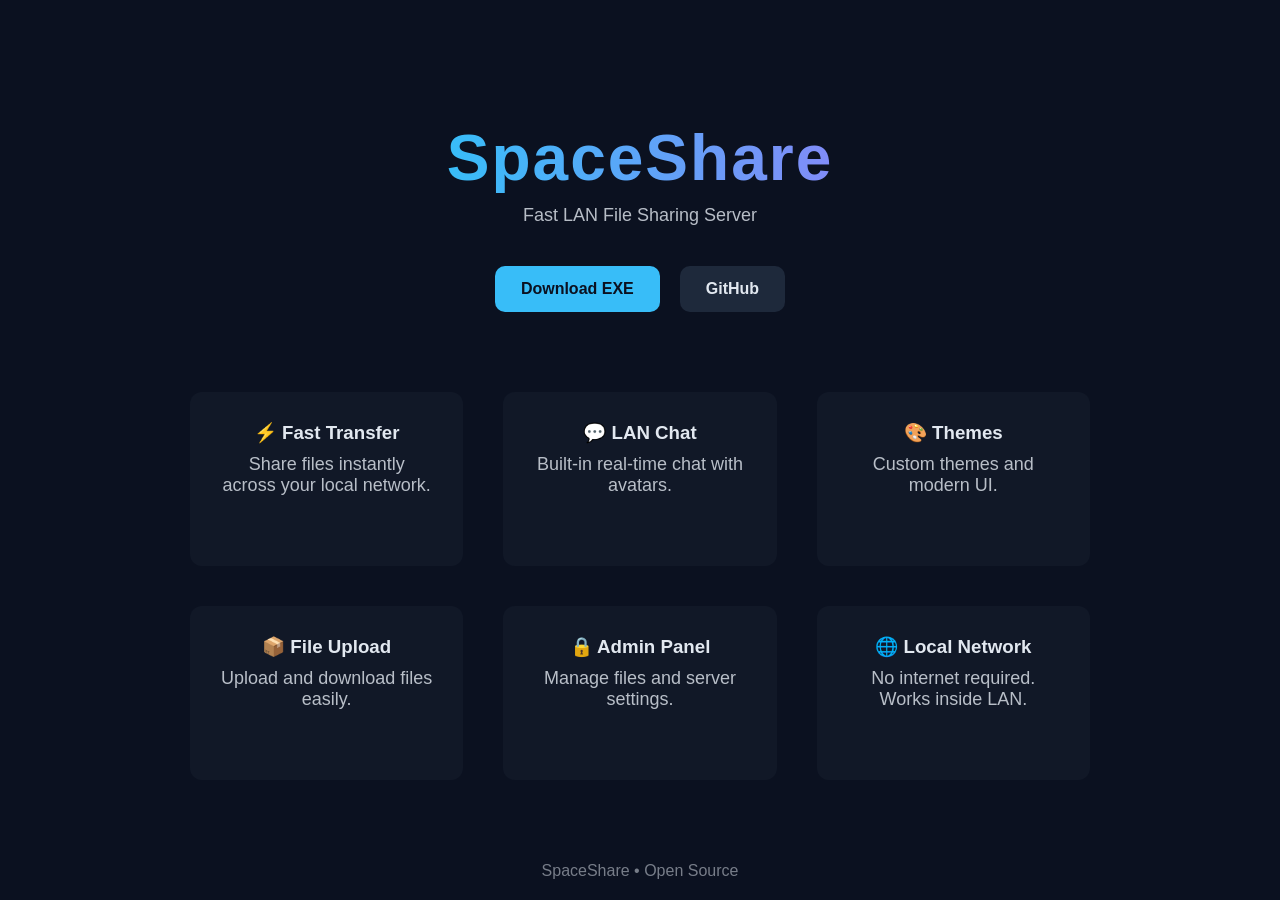
==== index.html @ f39e7984 "Add files via upload" ====
<!DOCTYPE html>
<html lang="en">
<head>
<meta charset="UTF-8">
<meta name="viewport" content="width=device-width, initial-scale=1.0">

<title>SpaceShare</title>

<style>

*{
margin:0;
padding:0;
box-sizing:border-box;
font-family:Segoe UI, sans-serif;
}

body{

background:#0b1120;
color:#e2e8f0;

display:flex;
flex-direction:column;

align-items:center;
justify-content:center;

height:100vh;

text-align:center;

}

h1{

font-size:64px;
letter-spacing:2px;
margin-bottom:10px;

background:linear-gradient(90deg,#38bdf8,#818cf8);
-webkit-background-clip:text;
-webkit-text-fill-color:transparent;

}

p{

font-size:18px;
opacity:0.8;
margin-bottom:40px;

}

.buttons{

display:flex;
gap:20px;

}

.btn{

padding:14px 26px;

border-radius:10px;

text-decoration:none;

font-weight:600;

transition:0.25s;

}

.download{

background:#38bdf8;
color:#0b1120;

}

.download:hover{

background:#0ea5e9;
transform:translateY(-2px);

}

.github{

background:#1e293b;
color:#e2e8f0;

}

.github:hover{

background:#334155;
transform:translateY(-2px);

}

.features{

margin-top:80px;

display:grid;
grid-template-columns:repeat(3,1fr);
gap:40px;

max-width:900px;

}

.card{

background:#111827;

padding:30px;

border-radius:12px;

transition:0.25s;

}

.card:hover{

transform:translateY(-6px);
background:#1f2937;

}

.card h3{

margin-bottom:10px;

}

footer{

position:absolute;
bottom:20px;

opacity:0.5;

}

</style>

</head>
<body>

<h1>SpaceShare</h1>

<p>Fast LAN File Sharing Server</p>

<div class="buttons">

<a class="btn download" href="https://github.com/YOUR_USERNAME/SpaceShare/releases">
Download EXE
</a>

<a class="btn github" href="https://github.com/YOUR_USERNAME/SpaceShare">
GitHub
</a>

</div>

<div class="features">

<div class="card">
<h3>⚡ Fast Transfer</h3>
<p>Share files instantly across your local network.</p>
</div>

<div class="card">
<h3>💬 LAN Chat</h3>
<p>Built-in real-time chat with avatars.</p>
</div>

<div class="card">
<h3>🎨 Themes</h3>
<p>Custom themes and modern UI.</p>
</div>

<div class="card">
<h3>📦 File Upload</h3>
<p>Upload and download files easily.</p>
</div>

<div class="card">
<h3>🔒 Admin Panel</h3>
<p>Manage files and server settings.</p>
</div>

<div class="card">
<h3>🌐 Local Network</h3>
<p>No internet required. Works inside LAN.</p>
</div>

</div>

<footer>

SpaceShare • Open Source

</footer>

</body>
</html>
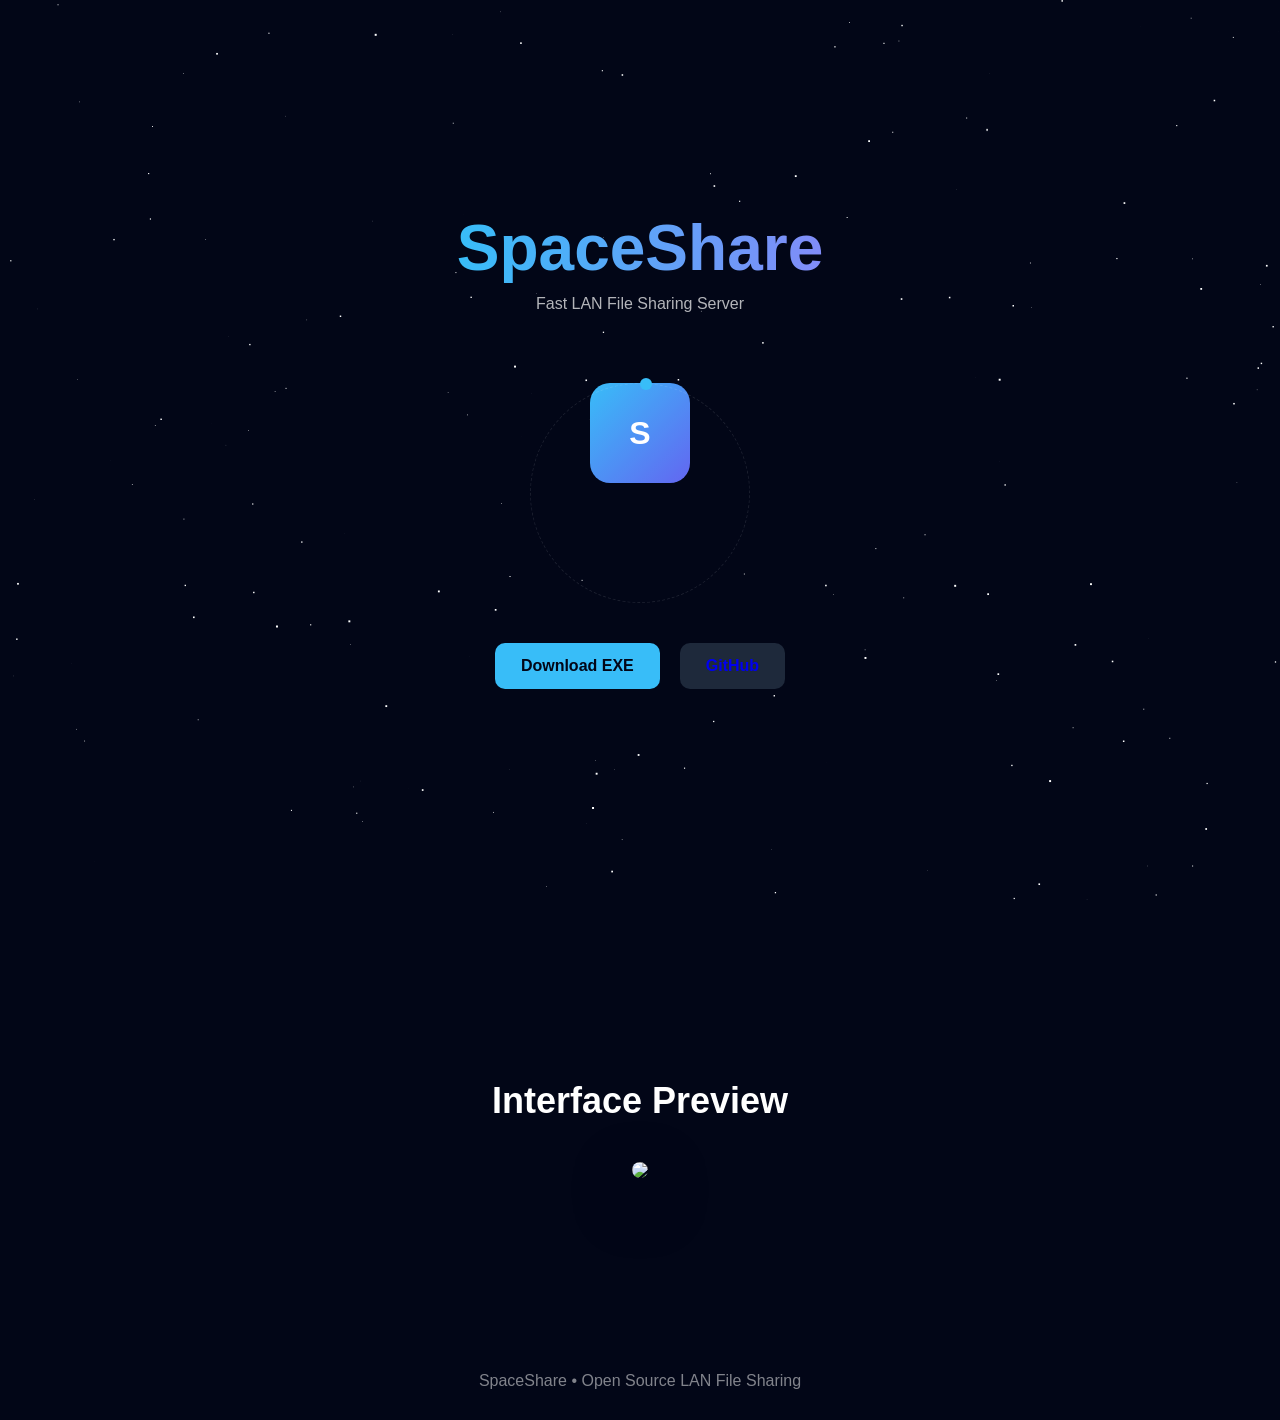
==== commit c007eb41: "index.html" ====
--- a/index.html
+++ b/index.html
@@ -3,7 +3,6 @@
 <head>
 <meta charset="UTF-8">
 <meta name="viewport" content="width=device-width, initial-scale=1.0">
-
 <title>SpaceShare</title>
 
 <style>
@@ -16,13 +15,26 @@
 }
 
 body{
-
-background:#0b1120;
-color:#e2e8f0;
+background:#020617;
+color:white;
+overflow-x:hidden;
+}
+
+/* ---------- STAR BACKGROUND ---------- */
+
+canvas{
+position:fixed;
+top:0;
+left:0;
+z-index:-1;
+}
+
+/* ---------- HERO ---------- */
+
+.hero{
 
 display:flex;
 flex-direction:column;
-
 align-items:center;
 justify-content:center;
 
@@ -35,8 +47,6 @@
 h1{
 
 font-size:64px;
-letter-spacing:2px;
-margin-bottom:10px;
 
 background:linear-gradient(90deg,#38bdf8,#818cf8);
 -webkit-background-clip:text;
@@ -44,16 +54,86 @@
 
 }
 
-p{
-
-font-size:18px;
-opacity:0.8;
+.subtitle{
+
+opacity:0.7;
+margin-top:10px;
 margin-bottom:40px;
 
 }
 
+/* ---------- ORBIT ANIMATION ---------- */
+
+.orbit-container{
+
+position:relative;
+width:220px;
+height:220px;
+margin-top:30px;
+
+}
+
+.logo{
+
+width:100px;
+height:100px;
+
+background:linear-gradient(135deg,#38bdf8,#6366f1);
+border-radius:20px;
+
+display:flex;
+align-items:center;
+justify-content:center;
+
+font-size:32px;
+font-weight:bold;
+
+margin:auto;
+
+}
+
+.orbit{
+
+position:absolute;
+width:100%;
+height:100%;
+
+border:1px dashed rgba(255,255,255,0.1);
+
+border-radius:50%;
+
+animation:spin 12s linear infinite;
+
+}
+
+.satellite{
+
+position:absolute;
+
+top:-6px;
+left:50%;
+
+width:12px;
+height:12px;
+
+background:#38bdf8;
+
+border-radius:50%;
+
+}
+
+@keyframes spin{
+
+from{transform:rotate(0deg);}
+to{transform:rotate(360deg);}
+
+}
+
+/* ---------- BUTTONS ---------- */
+
 .buttons{
 
+margin-top:40px;
 display:flex;
 gap:20px;
 
@@ -62,11 +142,9 @@
 .btn{
 
 padding:14px 26px;
-
 border-radius:10px;
 
 text-decoration:none;
-
 font-weight:600;
 
 transition:0.25s;
@@ -76,7 +154,7 @@
 .download{
 
 background:#38bdf8;
-color:#0b1120;
+color:#020617;
 
 }
 
@@ -90,71 +168,76 @@
 .github{
 
 background:#1e293b;
-color:#e2e8f0;
 
 }
 
 .github:hover{
 
 background:#334155;
-transform:translateY(-2px);
-
-}
-
-.features{
-
-margin-top:80px;
-
-display:grid;
-grid-template-columns:repeat(3,1fr);
-gap:40px;
-
-max-width:900px;
-
-}
-
-.card{
-
-background:#111827;
-
+
+}
+
+/* ---------- DEMO SECTION ---------- */
+
+.demo{
+
+margin-top:120px;
+padding:60px;
+
+text-align:center;
+
+}
+
+.demo h2{
+
+font-size:36px;
+margin-bottom:40px;
+
+}
+
+.demo img{
+
+width:900px;
+max-width:95%;
+
+border-radius:12px;
+
+box-shadow:0 20px 60px rgba(0,0,0,0.6);
+
+}
+
+footer{
+
+margin-top:100px;
 padding:30px;
-
-border-radius:12px;
-
-transition:0.25s;
-
-}
-
-.card:hover{
-
-transform:translateY(-6px);
-background:#1f2937;
-
-}
-
-.card h3{
-
-margin-bottom:10px;
-
-}
-
-footer{
-
-position:absolute;
-bottom:20px;
-
+text-align:center;
 opacity:0.5;
 
 }
 
 </style>
-
 </head>
+
 <body>
 
+<canvas id="stars"></canvas>
+
+<section class="hero">
+
 <h1>SpaceShare</h1>
-
-<p>Fast LAN File Sharing Server</p>
+<div class="subtitle">Fast LAN File Sharing Server</div>
+
+<div class="orbit-container">
+
+<div class="orbit">
+<div class="satellite"></div>
+</div>
+
+<div class="logo">
+S
+</div>
+
+</div>
 
 <div class="buttons">
 
@@ -168,45 +251,71 @@
 
 </div>
 
-<div class="features">
-
-<div class="card">
-<h3>⚡ Fast Transfer</h3>
-<p>Share files instantly across your local network.</p>
-</div>
-
-<div class="card">
-<h3>💬 LAN Chat</h3>
-<p>Built-in real-time chat with avatars.</p>
-</div>
-
-<div class="card">
-<h3>🎨 Themes</h3>
-<p>Custom themes and modern UI.</p>
-</div>
-
-<div class="card">
-<h3>📦 File Upload</h3>
-<p>Upload and download files easily.</p>
-</div>
-
-<div class="card">
-<h3>🔒 Admin Panel</h3>
-<p>Manage files and server settings.</p>
-</div>
-
-<div class="card">
-<h3>🌐 Local Network</h3>
-<p>No internet required. Works inside LAN.</p>
-</div>
-
-</div>
+</section>
+
+<section class="demo">
+
+<h2>Interface Preview</h2>
+
+<img src="screenshot.png">
+
+</section>
 
 <footer>
 
-SpaceShare • Open Source
+SpaceShare • Open Source LAN File Sharing
 
 </footer>
 
+<script>
+
+/* ---------- STAR PARTICLES ---------- */
+
+const canvas = document.getElementById("stars")
+const ctx = canvas.getContext("2d")
+
+canvas.width = window.innerWidth
+canvas.height = window.innerHeight
+
+let stars = []
+
+for(let i=0;i<200;i++){
+
+stars.push({
+
+x:Math.random()*canvas.width,
+y:Math.random()*canvas.height,
+size:Math.random()*2,
+speed:Math.random()*0.3
+
+})
+
+}
+
+function draw(){
+
+ctx.clearRect(0,0,canvas.width,canvas.height)
+
+stars.forEach(star=>{
+
+star.y+=star.speed
+
+if(star.y>canvas.height){
+star.y=0
+}
+
+ctx.fillStyle="white"
+ctx.fillRect(star.x,star.y,star.size,star.size)
+
+})
+
+requestAnimationFrame(draw)
+
+}
+
+draw()
+
+</script>
+
 </body>
-</html>+</html>
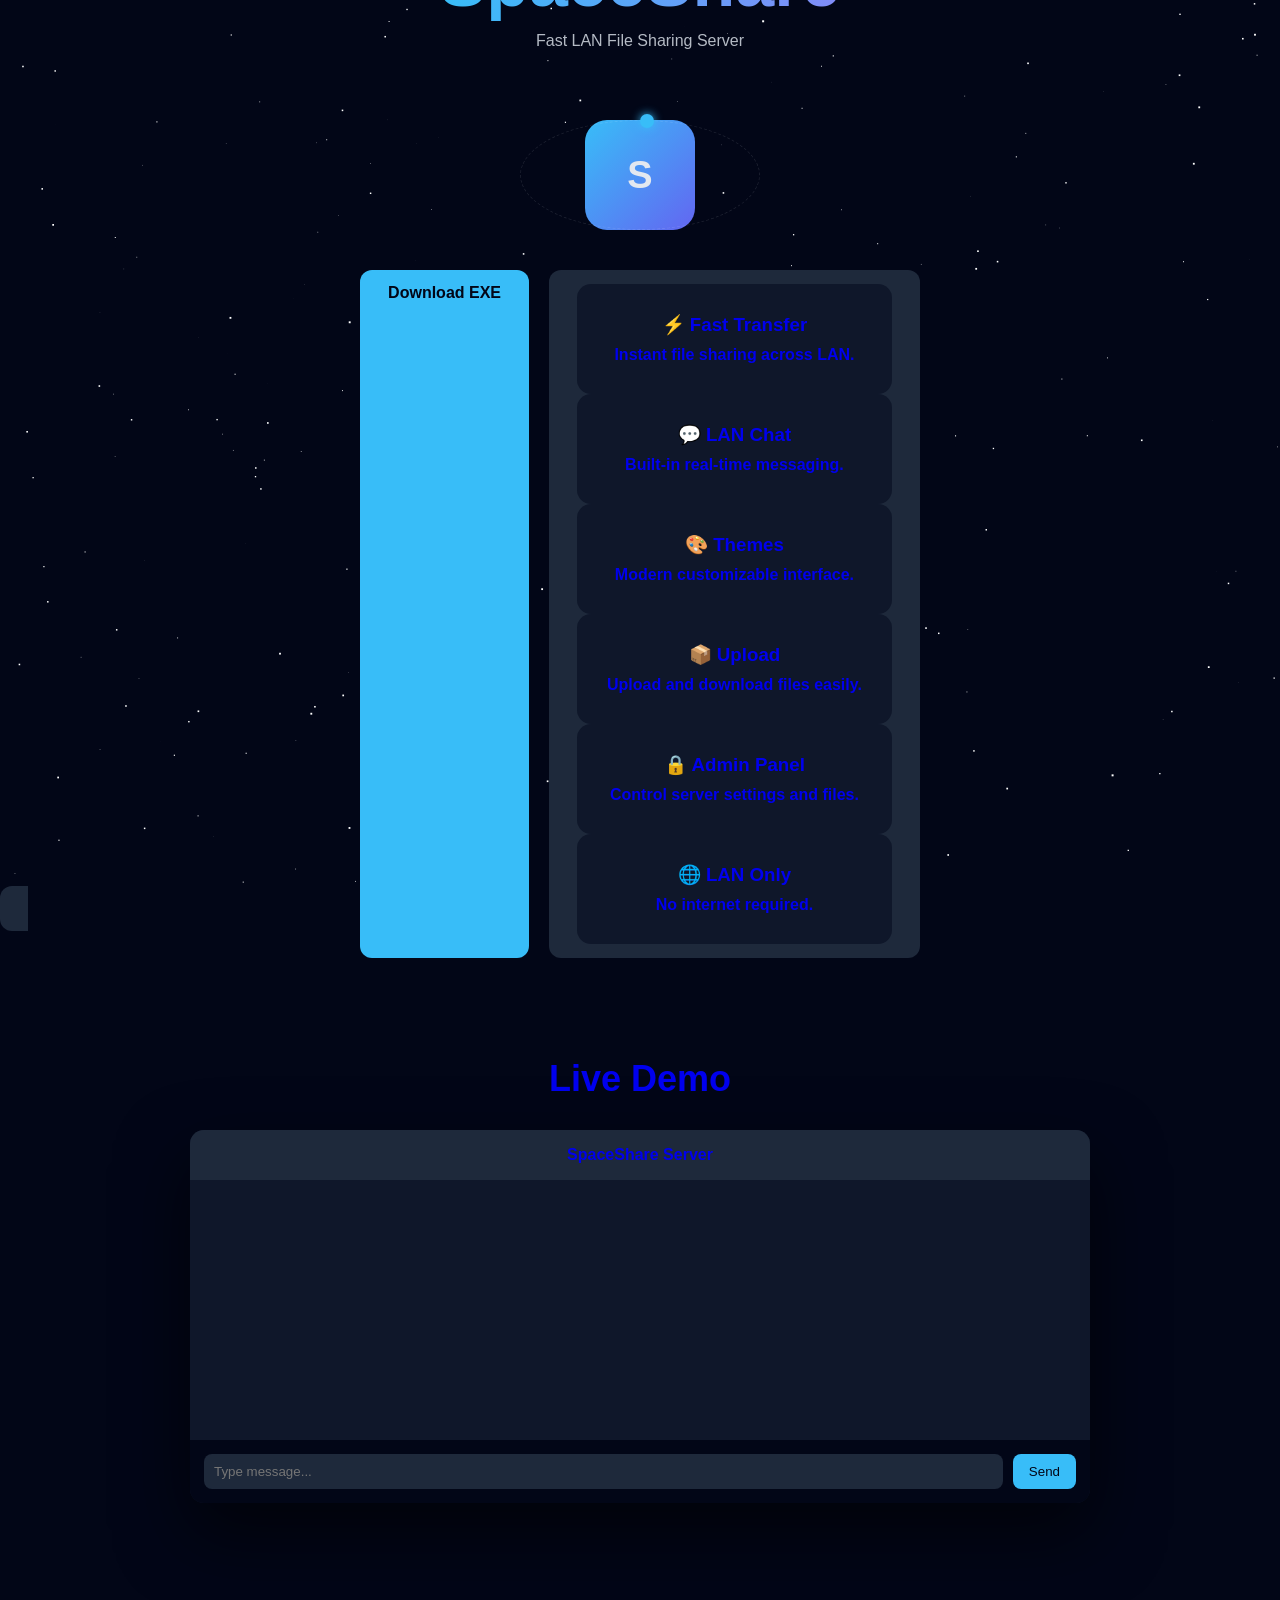
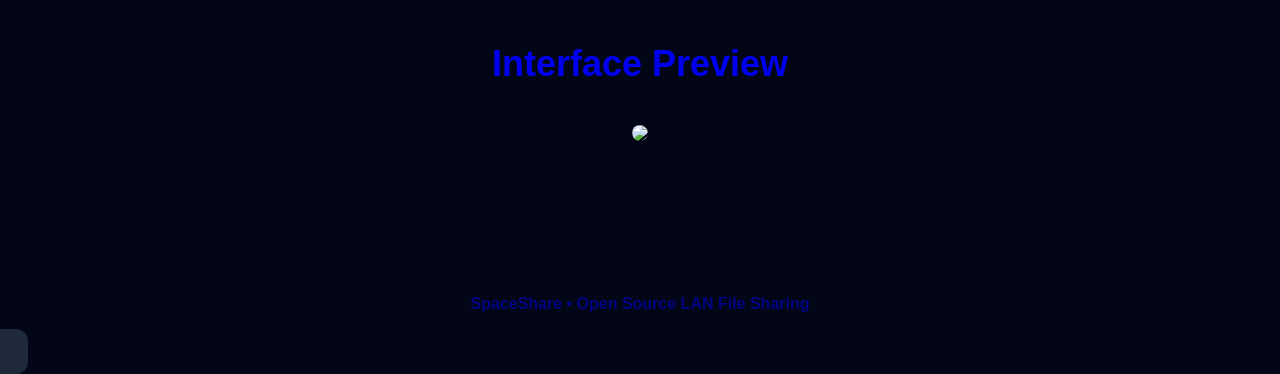
==== commit 8f611213: "index.html" ====
--- a/index.html
+++ b/index.html
@@ -1,8 +1,11 @@
 <!DOCTYPE html>
 <html lang="en">
+
 <head>
+
 <meta charset="UTF-8">
 <meta name="viewport" content="width=device-width, initial-scale=1.0">
+
 <title>SpaceShare</title>
 
 <style>
@@ -16,7 +19,7 @@
 
 body{
 background:#020617;
-color:white;
+color:#e2e8f0;
 overflow-x:hidden;
 }
 
@@ -32,187 +35,238 @@
 /* ---------- HERO ---------- */
 
 .hero{
-
 display:flex;
 flex-direction:column;
 align-items:center;
 justify-content:center;
-
 height:100vh;
-
 text-align:center;
-
-}
-
-h1{
-
-font-size:64px;
-
+}
+
+.hero h1{
+font-size:70px;
 background:linear-gradient(90deg,#38bdf8,#818cf8);
 -webkit-background-clip:text;
 -webkit-text-fill-color:transparent;
-
 }
 
 .subtitle{
-
-opacity:0.7;
+opacity:0.8;
 margin-top:10px;
 margin-bottom:40px;
-
-}
-
-/* ---------- ORBIT ANIMATION ---------- */
+}
+
+/* ---------- ORBIT ---------- */
 
 .orbit-container{
-
 position:relative;
-width:220px;
-height:220px;
+width:240px;
+height:240px;
 margin-top:30px;
-
 }
 
 .logo{
-
-width:100px;
-height:100px;
-
+width:110px;
+height:110px;
+border-radius:22px;
 background:linear-gradient(135deg,#38bdf8,#6366f1);
-border-radius:20px;
-
 display:flex;
 align-items:center;
 justify-content:center;
-
-font-size:32px;
+font-size:38px;
 font-weight:bold;
-
 margin:auto;
-
 }
 
 .orbit{
-
 position:absolute;
 width:100%;
 height:100%;
-
 border:1px dashed rgba(255,255,255,0.1);
-
 border-radius:50%;
-
 animation:spin 12s linear infinite;
-
 }
 
 .satellite{
-
 position:absolute;
-
-top:-6px;
+top:-7px;
 left:50%;
-
-width:12px;
-height:12px;
-
+width:14px;
+height:14px;
 background:#38bdf8;
-
 border-radius:50%;
-
+box-shadow:0 0 10px #38bdf8;
 }
 
 @keyframes spin{
-
 from{transform:rotate(0deg);}
 to{transform:rotate(360deg);}
-
 }
 
 /* ---------- BUTTONS ---------- */
 
 .buttons{
-
-margin-top:40px;
 display:flex;
 gap:20px;
-
+margin-top:40px;
 }
 
 .btn{
-
-padding:14px 26px;
-border-radius:10px;
-
+padding:14px 28px;
+border-radius:12px;
 text-decoration:none;
 font-weight:600;
-
 transition:0.25s;
-
 }
 
 .download{
-
 background:#38bdf8;
 color:#020617;
-
 }
 
 .download:hover{
-
 background:#0ea5e9;
-transform:translateY(-2px);
-
+transform:translateY(-3px);
 }
 
 .github{
-
 background:#1e293b;
-
 }
 
 .github:hover{
-
 background:#334155;
-
-}
-
-/* ---------- DEMO SECTION ---------- */
+transform:translateY(-3px);
+}
+
+/* ---------- FEATURES ---------- */
+
+.features{
+margin-top:120px;
+display:grid;
+grid-template-columns:repeat(auto-fit,minmax(220px,1fr));
+gap:30px;
+padding:0 40px;
+max-width:1000px;
+margin-left:auto;
+margin-right:auto;
+}
+
+.card{
+background:#0f172a;
+padding:30px;
+border-radius:14px;
+transition:0.25s;
+}
+
+.card:hover{
+transform:translateY(-6px);
+background:#1e293b;
+}
+
+.card h3{
+margin-bottom:10px;
+}
+
+/* ---------- LIVE DEMO ---------- */
 
 .demo{
-
-margin-top:120px;
-padding:60px;
-
+margin-top:140px;
 text-align:center;
-
 }
 
 .demo h2{
-
+font-size:36px;
+margin-bottom:30px;
+}
+
+.demo-window{
+width:900px;
+max-width:95%;
+background:#0f172a;
+border-radius:14px;
+margin:auto;
+box-shadow:0 30px 70px rgba(0,0,0,0.6);
+overflow:hidden;
+}
+
+.demo-header{
+background:#1e293b;
+padding:16px;
+font-weight:600;
+}
+
+.demo-chat{
+height:260px;
+padding:20px;
+display:flex;
+flex-direction:column;
+gap:10px;
+overflow:hidden;
+}
+
+.demo-message{
+background:#1e293b;
+padding:10px 14px;
+border-radius:8px;
+width:fit-content;
+font-size:14px;
+animation:fade 0.4s;
+}
+
+.demo-input{
+display:flex;
+gap:10px;
+padding:14px;
+background:#020617;
+}
+
+.demo-input input{
+flex:1;
+padding:10px;
+border-radius:8px;
+border:none;
+background:#1e293b;
+color:white;
+}
+
+.demo-input button{
+padding:10px 16px;
+background:#38bdf8;
+border:none;
+border-radius:8px;
+color:#020617;
+}
+
+@keyframes fade{
+from{opacity:0; transform:translateY(10px);}
+to{opacity:1; transform:translateY(0);}
+}
+
+/* ---------- INTERFACE PREVIEW ---------- */
+
+.preview{
+margin-top:140px;
+text-align:center;
+padding:0 20px;
+}
+
+.preview h2{
 font-size:36px;
 margin-bottom:40px;
-
-}
-
-.demo img{
-
-width:900px;
+}
+
+.preview img{
+width:1000px;
 max-width:95%;
-
-border-radius:12px;
-
-box-shadow:0 20px 60px rgba(0,0,0,0.6);
-
+border-radius:14px;
+box-shadow:0 25px 60px rgba(0,0,0,0.7);
 }
 
 footer{
-
-margin-top:100px;
+margin-top:120px;
 padding:30px;
 text-align:center;
 opacity:0.5;
-
 }
 
 </style>
@@ -225,7 +279,10 @@
 <section class="hero">
 
 <h1>SpaceShare</h1>
-<div class="subtitle">Fast LAN File Sharing Server</div>
+
+<div class="subtitle">
+Fast LAN File Sharing Server
+</div>
 
 <div class="orbit-container">
 
@@ -233,19 +290,18 @@
 <div class="satellite"></div>
 </div>
 
-<div class="logo">
-S
-</div>
+<div class="logo">S</div>
 
 </div>
 
 <div class="buttons">
 
-<a class="btn download" href="https://github.com/YOUR_USERNAME/SpaceShare/releases">
+<a class="btn download" id="downloadBtn" href="https://github.com/fedorramezov-del/site/releases/tag/SMT" >
 Download EXE
 </a>
 
-<a class="btn github" href="https://github.com/YOUR_USERNAME/SpaceShare">
+<a class="btn github"
+href="https://github.com/fedorramezov-del
 GitHub
 </a>
 
@@ -253,8 +309,63 @@
 
 </section>
 
+<section class="features">
+
+<div class="card">
+<h3>⚡ Fast Transfer</h3>
+<p>Instant file sharing across LAN.</p>
+</div>
+
+<div class="card">
+<h3>💬 LAN Chat</h3>
+<p>Built-in real-time messaging.</p>
+</div>
+
+<div class="card">
+<h3>🎨 Themes</h3>
+<p>Modern customizable interface.</p>
+</div>
+
+<div class="card">
+<h3>📦 Upload</h3>
+<p>Upload and download files easily.</p>
+</div>
+
+<div class="card">
+<h3>🔒 Admin Panel</h3>
+<p>Control server settings and files.</p>
+</div>
+
+<div class="card">
+<h3>🌐 LAN Only</h3>
+<p>No internet required.</p>
+</div>
+
+</section>
+
 <section class="demo">
 
+<h2>Live Demo</h2>
+
+<div class="demo-window">
+
+<div class="demo-header">
+SpaceShare Server
+</div>
+
+<div class="demo-chat" id="demoChat"></div>
+
+<div class="demo-input">
+<input placeholder="Type message..." disabled>
+<button disabled>Send</button>
+</div>
+
+</div>
+
+</section>
+
+<section class="preview">
+
 <h2>Interface Preview</h2>
 
 <img src="screenshot.png">
@@ -262,32 +373,28 @@
 </section>
 
 <footer>
-
 SpaceShare • Open Source LAN File Sharing
-
 </footer>
 
 <script>
 
-/* ---------- STAR PARTICLES ---------- */
-
-const canvas = document.getElementById("stars")
-const ctx = canvas.getContext("2d")
-
-canvas.width = window.innerWidth
-canvas.height = window.innerHeight
-
-let stars = []
-
-for(let i=0;i<200;i++){
+/* ---------- STAR FIELD ---------- */
+
+const canvas=document.getElementById("stars")
+const ctx=canvas.getContext("2d")
+
+canvas.width=window.innerWidth
+canvas.height=window.innerHeight
+
+let stars=[]
+
+for(let i=0;i<250;i++){
 
 stars.push({
-
 x:Math.random()*canvas.width,
 y:Math.random()*canvas.height,
 size:Math.random()*2,
-speed:Math.random()*0.3
-
+speed:Math.random()*0.4
 })
 
 }
@@ -315,6 +422,72 @@
 
 draw()
 
+/* ---------- LIVE DEMO MESSAGES ---------- */
+
+const demoMessages=[
+"Server started on 192.168.0.12",
+"User Alex connected",
+"File uploaded: report.pdf",
+"User Maria joined chat",
+"Download completed: photo.png",
+"New message from Alex",
+"User Ivan connected"
+]
+
+const chat=document.getElementById("demoChat")
+let index=0
+
+function addDemoMessage(){
+
+if(index>=demoMessages.length){
+index=0
+chat.innerHTML=""
+}
+
+const msg=document.createElement("div")
+msg.className="demo-message"
+msg.innerText=demoMessages[index]
+
+chat.appendChild(msg)
+
+index++
+
+chat.scrollTop=chat.scrollHeight
+
+}
+
+setInterval(addDemoMessage,2000)
+
+/* ---------- LOAD LATEST RELEASE ---------- */
+
+async function loadRelease(){
+
+const repo="YOUR_USERNAME/SpaceShare"
+
+try{
+
+const response=await fetch(`https://api.github.com/repos/${repo}/releases/latest`)
+const data=await response.json()
+
+const asset=data.assets.find(a=>a.name.endsWith(".exe"))
+
+if(asset){
+
+const btn=document.getElementById("downloadBtn")
+
+btn.href=asset.browser_download_url
+btn.innerText="Download "+data.tag_name
+
+}
+
+}catch(e){
+console.log("Release not found")
+}
+
+}
+
+loadRelease()
+
 </script>
 
 </body>
